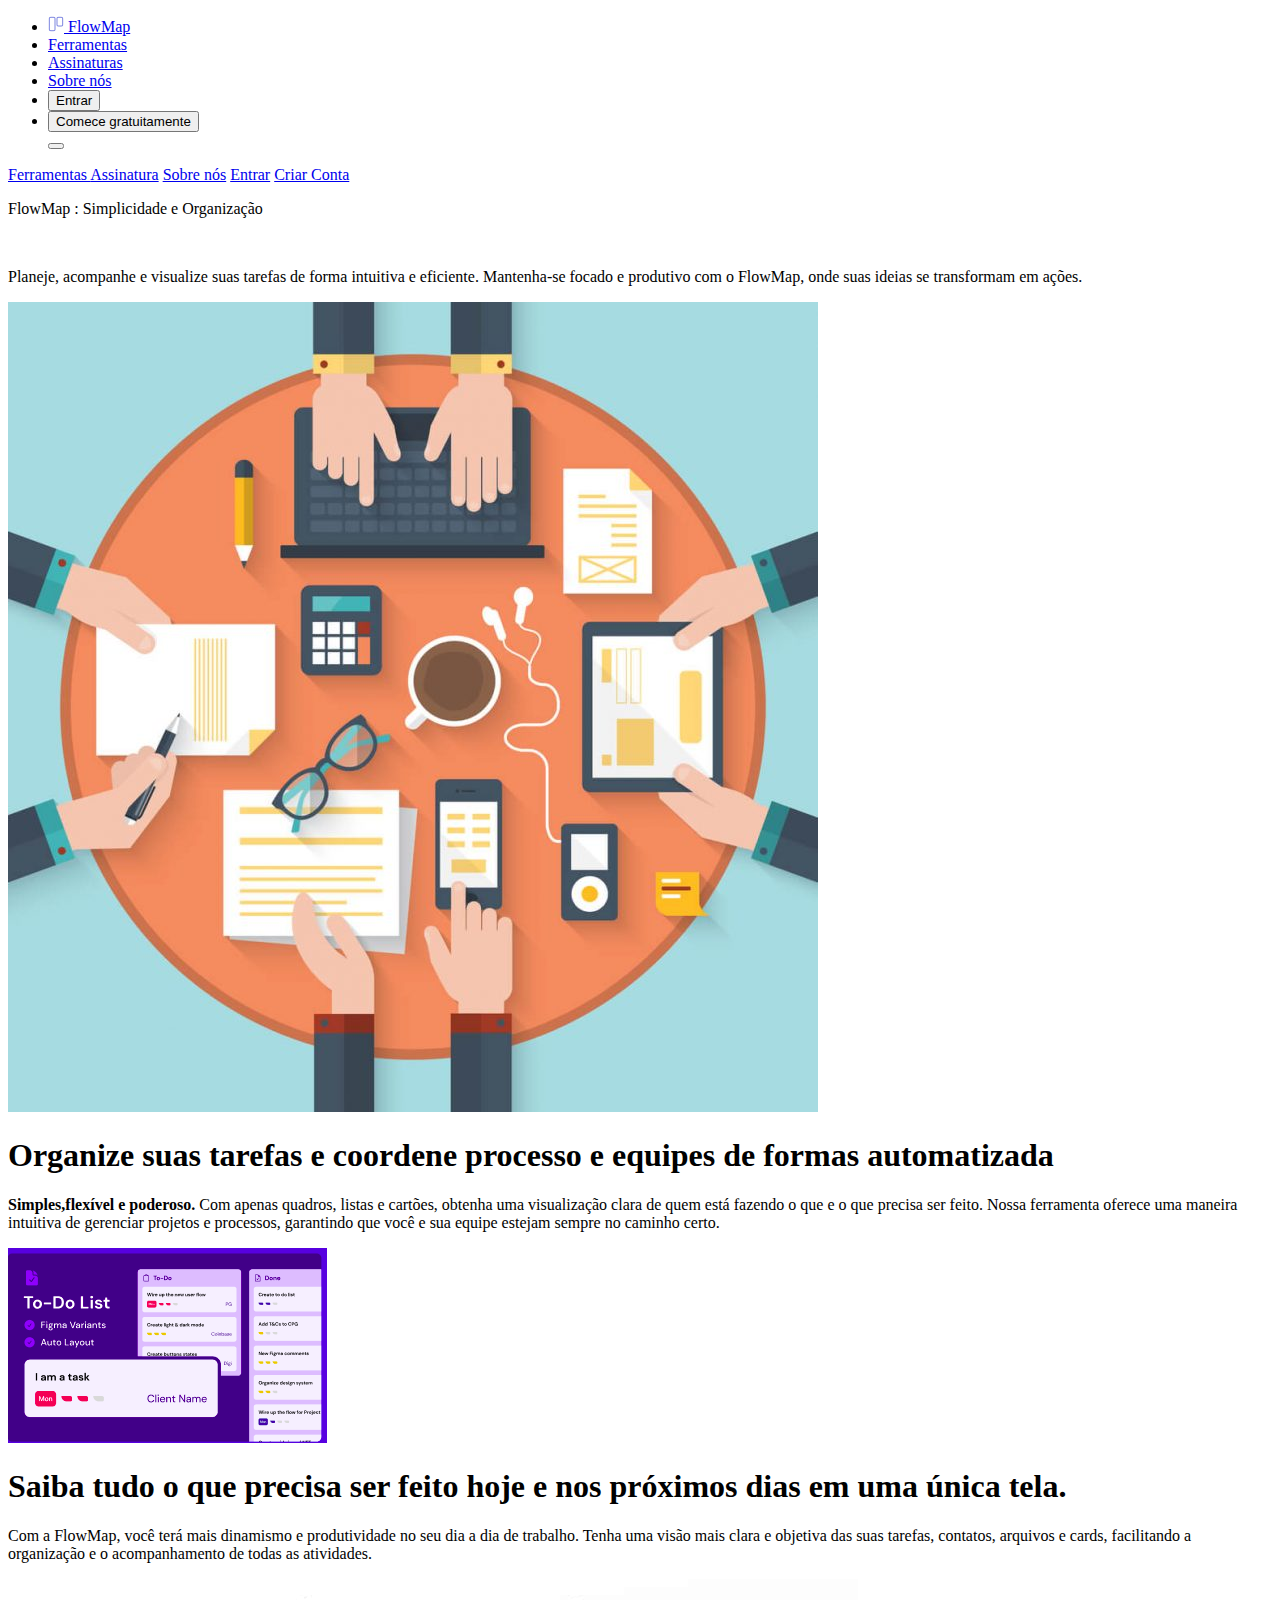
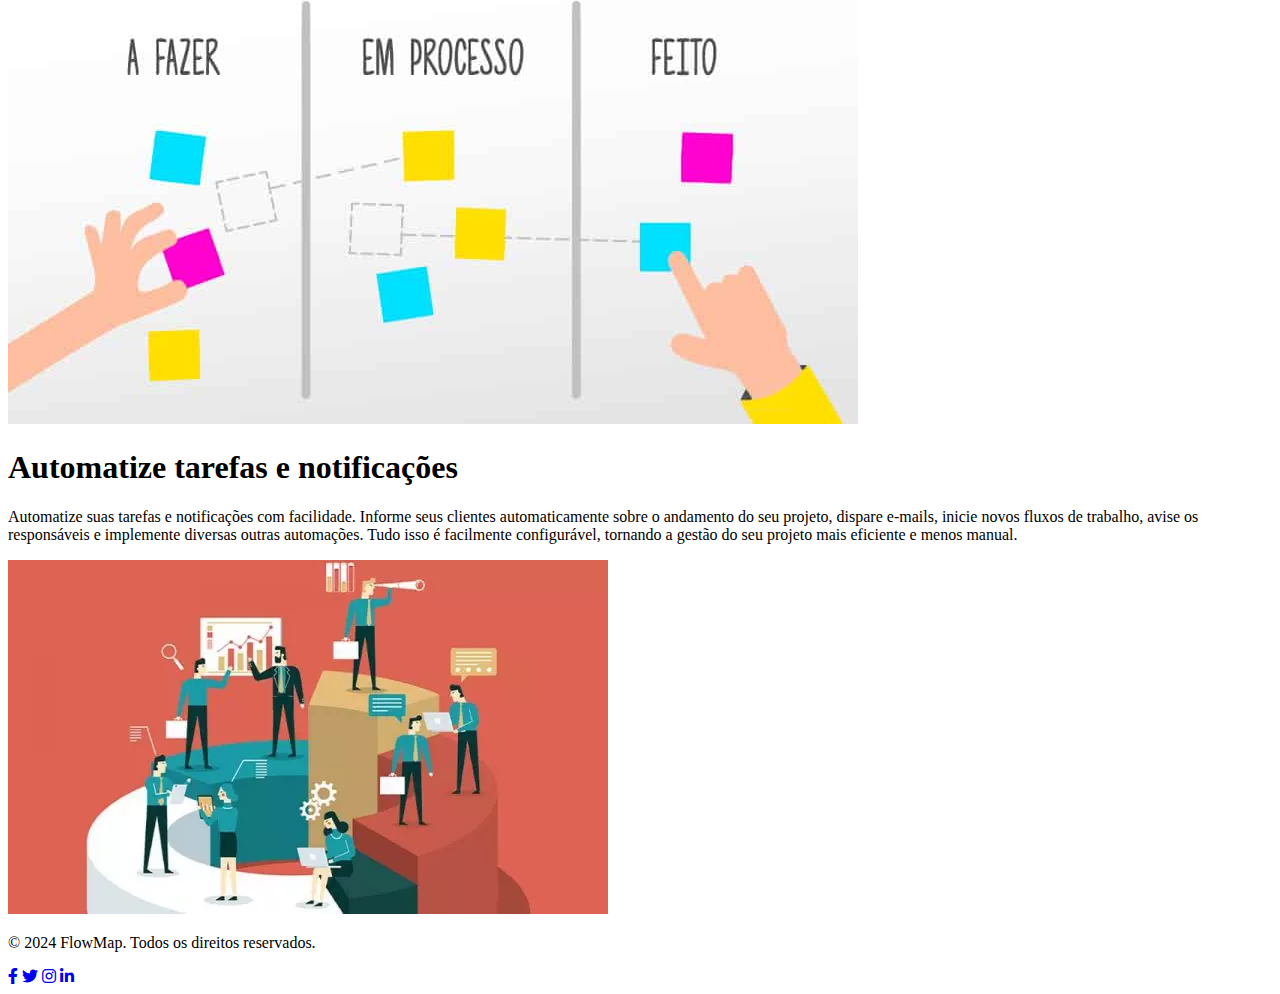
==== index.html @ 4903cd73 "finalizado" ====
<!DOCTYPE html>
<html lang="pt-br">
<head>
    <meta charset="UTF-8">
    <meta name="viewport" content="width=device-width, initial-scale=1.0">
    <link rel="preconnect" href="https://fonts.googleapis.com">
    <link rel="preconnect" href="https://fonts.gstatic.com" crossorigin>
    <link href="https://fonts.googleapis.com/css2?family=Montserrat:ital,wght@0,100..900;1,100..900&display=swap"
        rel="stylesheet">
    <link rel="preconnect" href="https://fonts.googleapis.com">
    <link rel="preconnect" href="https://fonts.gstatic.com" crossorigin>
    <link href="https://fonts.googleapis.com/css2?family=Plus+Jakarta+Sans:ital,wght@0,200..800;1,200..800&display=swap"
        rel="stylesheet">
    <link rel="stylesheet" href="https://cdnjs.cloudflare.com/ajax/libs/font-awesome/6.0.0-beta3/css/all.min.css">

    <link rel="icon" href="/imgs/LogoFlow.png" type="image/x-icon">
    <link href="./css/index.css" rel="stylesheet">
    <link href="./css/moblie/index.css" rel="stylesheet">

    <title> FlowMap | Organize suas ideias, simplifique sua execução. </title>
</head>

<body>
    <header>
        <nav class="home_bar" >
            <ul>
                <li id="logo" class="item_bar"><a href="index.html">
                        <img id="logo_img" src="../imgs/LogoFlow.png" alt="Logo da FlowMap ">
                        <span>FlowMap</span>
                    </a></li>
                <li class="item_bar"><a href="#presentation"> Ferramentas </a> </li>
                <li class="item_bar"><a href="/src/screen/planos.html"> Assinaturas </a></li>
                <li class="item_bar"><a href="/src/screen/sobreNos.html">Sobre nós </a></li>
                
                <div id="button-container">
                    <li class="btn_bar"> <a href="./screen/login.html">
                            <button id="btn-login">Entrar</button>
                        </a> </li>
                    <li class="btn_bar"> <a href="./screen/signup.html">
                            <button id="btn-signup">Comece gratuitamente</button>
                        </a></li>
                </div>
                <button id="btn_menu" onclick="openMenu()">
                    <span class="linha"></span>
                    <span class="linha"></span>
                    <span class="linha"></span>
                </button>
            </ul>
        </nav>
         <div id="menu_mobile" class="menu_mobile">
            <nav>
                <a class="item_bar_mob" href="#presentation"> Ferramentas </a>
                <a class="item_bar_mob" href="/src/screen/planos.html">Assinatura</a>
                <a class="item_bar_mob" href="/src/screen/sobreNos.html">Sobre nós</a>
                <a class="item_bar_mob" href="./login.html">Entrar</a>
                <a class="item_bar_mob" href="./signup.html">Criar Conta</a>
            </nav>
        </div>
    </header>
    <main>
        <section>
            <div id="presentation">
                <div id="presentation-container">
                    <p id="title-presentation">FlowMap : Simplicidade e Organização</p>
                    <br>
                    <p id="description-presentation">
                        Planeje, acompanhe e visualize suas tarefas de forma intuitiva e eficiente.
                        Mantenha-se focado e produtivo com o FlowMap, onde suas ideias se transformam em ações.
                    </p>
                </div>

                <div id="img-home">
                    <img src="../imgs/home.jpeg" alt="Colaboração entre Pessoas">
                </div>

            </div>
        </section>
        <section id="home-main">
            <h1 class="title-main">Organize suas tarefas e coordene processo e equipes de formas automatizada </h1>
            <p class="text-main"> <strong> Simples,flexível e poderoso.</strong> Com apenas quadros, listas e cartões,
                obtenha uma
                visualização clara de
                quem está fazendo o que e o que precisa ser feito. Nossa ferramenta oferece uma maneira intuitiva de
                gerenciar projetos e processos, garantindo que você e sua equipe estejam sempre no caminho certo.
            </p>
            <img src="../imgs/todoPage.png"  alt="Tabelas to-do-list do FlowMap">

            <h1 class="title-main">Saiba tudo o que precisa ser feito hoje e nos próximos dias em uma única tela.</h1>
            
            <p class="text-main">
                Com a FlowMap, você terá mais dinamismo e produtividade no seu dia a dia de trabalho. Tenha uma
                visão mais clara e objetiva das suas tarefas, contatos, arquivos e cards, facilitando a organização
                e o acompanhamento de todas as atividades.
            </p>
            <img src="../imgs/metodo-kanban.jpeg" alt="Estrutura do método kanban">

            <h1 class="title-main">Automatize tarefas e notificações</h1>
            <p class="text-main">
                Automatize suas tarefas e notificações com facilidade. Informe seus clientes automaticamente sobre o
                andamento do seu projeto, dispare e-mails, inicie novos fluxos de trabalho, avise os responsáveis e
                implemente diversas outras automações. Tudo isso é facilmente configurável, tornando a gestão do seu
                projeto mais eficiente e menos manual.
            </p>
            <img src="../imgs/automatizacao.webp" alt="automatizando tarefas online">
        </section>
    </main>

    <footer>
        <div class="footer-container">
            <p>&copy; 2024 FlowMap. Todos os direitos reservados.</p>
            <div class="social-icons">
                <a href="https://facebook.com" target="_blank" aria-label="Facebook"><i
                        class="fab fa-facebook-f"></i></a>
                <a href="https://twitter.com" target="_blank" aria-label="Twitter"><i class="fab fa-twitter"></i></a>
                <a href="https://instagram.com" target="_blank" aria-label="Instagram"><i
                        class="fab fa-instagram"></i></a>
                <a href="https://linkedin.com" target="_blank" aria-label="LinkedIn"><i
                        class="fab fa-linkedin-in"></i></a>
            </div>
        </div>

    </footer>

</body>

</html>
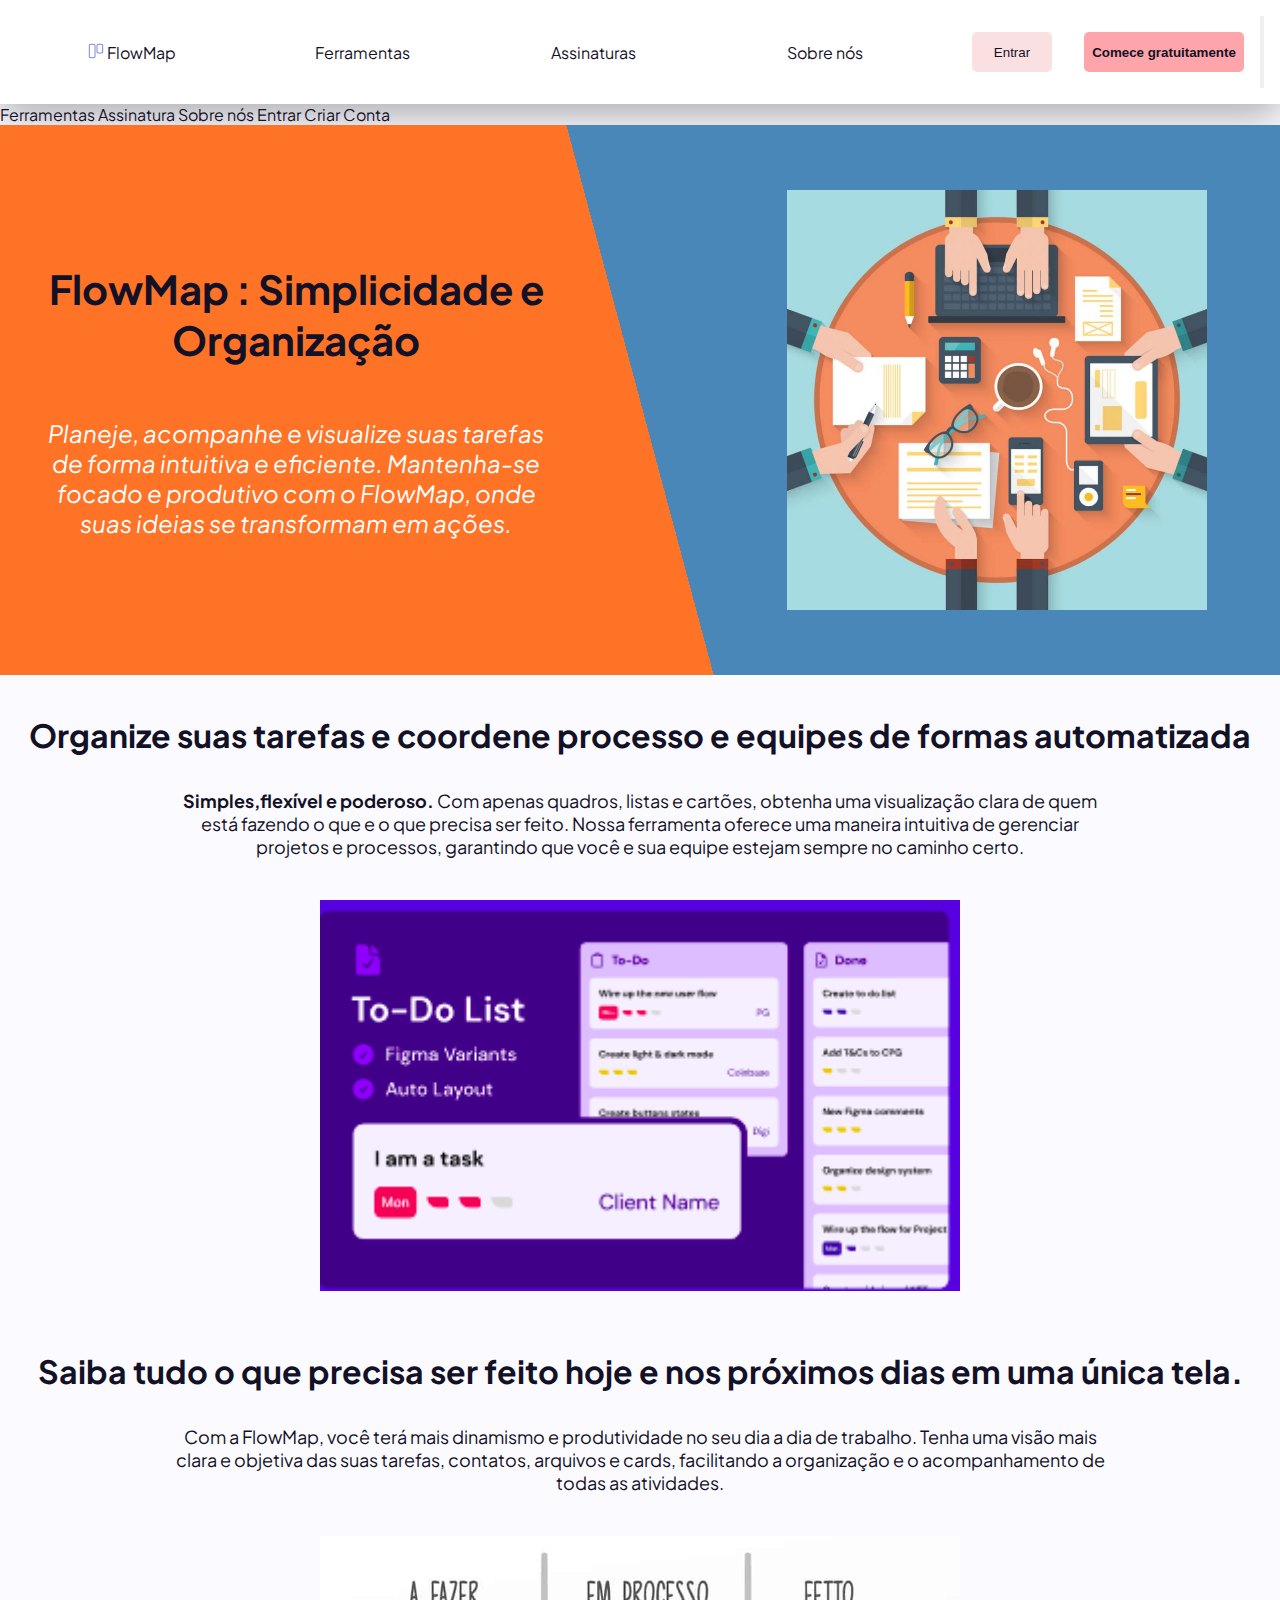
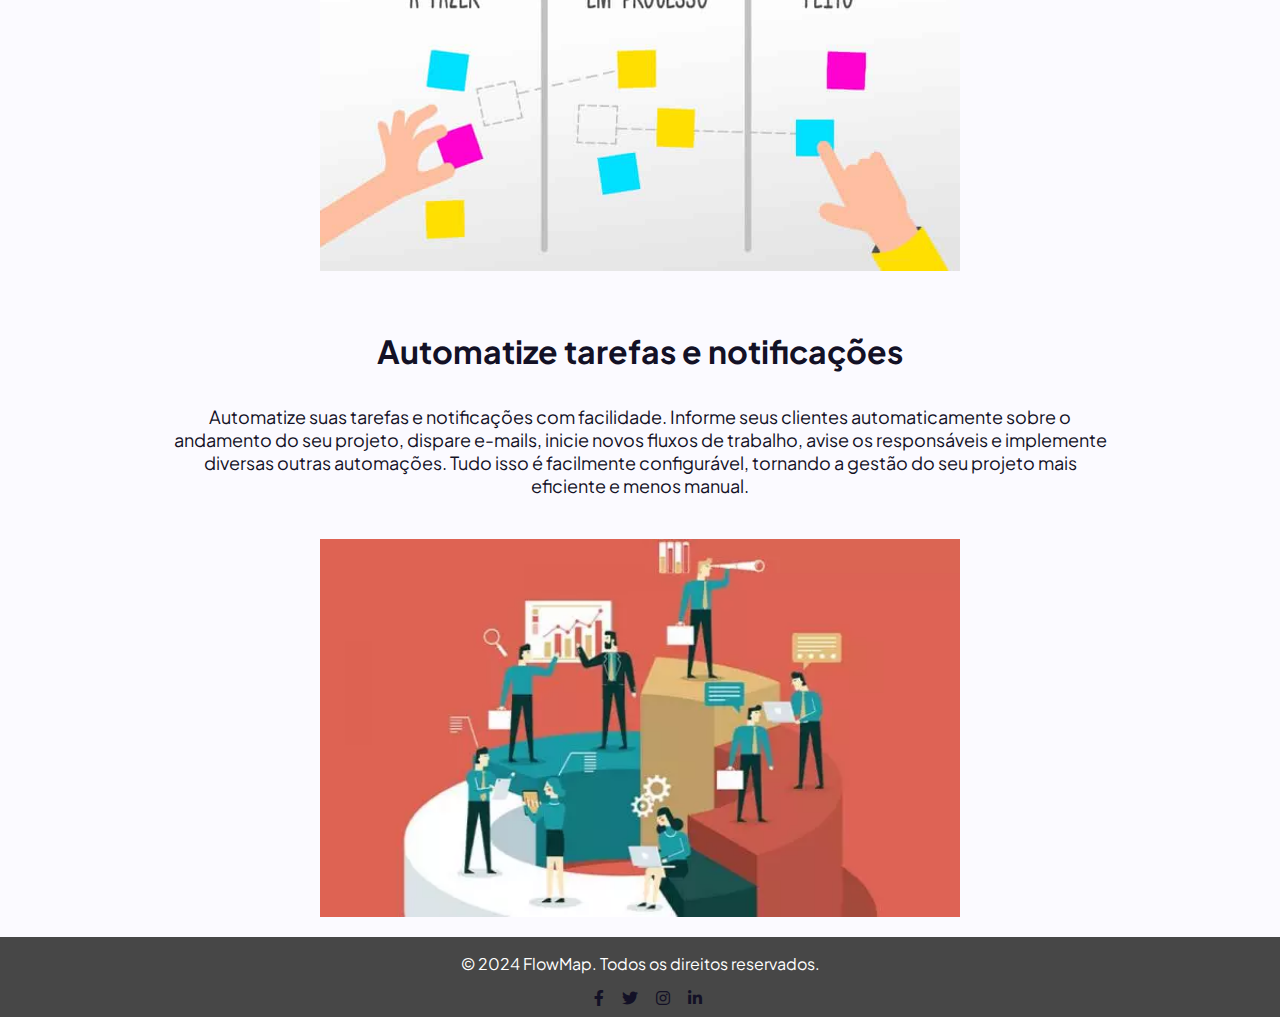
==== commit 6884d836: "finalizado" ====
--- a/index.html
+++ b/index.html
@@ -14,8 +14,9 @@
     <link rel="stylesheet" href="https://cdnjs.cloudflare.com/ajax/libs/font-awesome/6.0.0-beta3/css/all.min.css">
 
     <link rel="icon" href="/imgs/LogoFlow.png" type="image/x-icon">
-    <link href="./css/index.css" rel="stylesheet">
+    <link href="/src/css/index.css" rel="stylesheet">
     <link href="./css/moblie/index.css" rel="stylesheet">
+    
 
     <title> FlowMap | Organize suas ideias, simplifique sua execução. </title>
 </head>
@@ -103,7 +104,10 @@
             </p>
             <img src="../imgs/automatizacao.webp" alt="automatizando tarefas online">
         </section>
+        
     </main>
+
+    <script src="/src/js/menu.js"></script>
 
     <footer>
         <div class="footer-container">
--- a/src/css/index.css
+++ b/src/css/index.css
@@ -0,0 +1,200 @@
+:root {
+    --main-text-color : #131126;
+    --main-bg-color: #FBFAFF;
+    --main-border-color:#1707a3;
+    --btn-login-bg-color:#FAE0E1;
+    --btn-login-bg-color-houver:#e7787e;
+    --btn-singup-bg-color:#fda5aa;
+
+}
+
+*{
+    margin: 0;
+    padding: 0;
+    color: var(--main-text-color);
+    box-sizing: border-box;
+
+}
+
+body {
+    
+    background: var(--main-bg-color);
+    font-family: "Plus Jakarta Sans", sans-serif;
+}
+
+nav a {
+    text-decoration: none;
+    color: var(--main-text-color);
+ }
+
+ 
+ .home_bar {
+    width: 100%;
+    box-sizing: border-box;
+    background: #fff;
+    box-shadow: 0px 10px 40px #00000056;
+    padding: 1rem;
+}
+
+.home_bar ul{
+    display: flex;
+
+}
+
+
+.home_bar ul li {
+    list-style-type: none;
+}
+
+.item_bar ,.btn_bar {
+    width: 100%;
+    padding: 1rem;
+    align-content: center;
+    text-align: center;
+
+
+}
+
+.item_bar:hover{
+    color: var(--main-border-color);
+    font-weight: 600;
+    border-bottom: 3px solid;
+    border-color: currentColor;
+}
+
+
+#button-container{
+    margin-left: 1rem;
+    align-items: center;
+    display:  flex;
+    
+}
+
+#logo  {
+    align-items: center;
+
+}
+
+#logo_img {
+    width: 1rem;
+    right: 1rem;
+}
+
+
+#btn-login,
+#btn-signup {
+    height: 2.5rem;
+    border-radius: 5px;
+    border: none;
+    color: var(--main-text-color);
+    cursor: pointer;
+}
+
+#btn-login {
+    width: 5rem;
+    background: var(--btn-login-bg-color);
+
+}
+
+#btn-login:hover,#btn-signup:hover {
+    background:var(--btn-login-bg-color-houver) ;
+}
+
+#btn-signup {
+    width: 10rem;
+    background: var(--btn-singup-bg-color);   
+    font-weight: 600;
+}
+
+
+#presentation {
+    width: auto;
+    height: 28rem;
+    display: flex;
+    justify-content: center;
+    align-items: center;
+    height: 550px;
+    background: linear-gradient(75deg, #FF7327, #FF7327 50%, #4a87b9 40%, #4a87b9);
+}
+
+#presentation-container {
+    display: flex;
+    flex-direction: column;
+    text-align: center;
+    margin: 12.5vw;
+    margin-left: 3vw;
+    width: 60%;
+}
+
+#title-presentation {
+    margin-bottom: 2rem;
+    font-weight: bolder;
+    font-size: 2.5rem;
+}
+
+#description-presentation {
+    font-size: 1.5rem;
+    font-style: italic;
+    color: white;
+}
+
+#img-home {
+    display: flex;
+    justify-content: center;
+}
+
+#img-home img {
+    margin: auto;
+    padding: 1rem;
+    max-width: 80%;
+    height: auto;
+}
+
+#home-main {
+    text-align: center;
+   
+}
+
+#home-main img {
+    margin: 1rem;
+    width: 50%;
+   
+}
+
+.title-main {
+    font-size: 2rem;
+    margin: 1rem;
+    margin-top: 2rem;
+    padding: 0.5rem;
+}
+.text-main{
+    font-size: large;
+    margin: 1rem 10rem ;
+    padding: 10px;
+}
+
+footer {
+    height: 5rem;
+    background-color: #474747; 
+    padding: 1rem;         
+    text-align: center;   
+}
+footer p {
+    color: white;
+}
+
+
+.footer-container {
+    max-width: 100vw;
+    margin: 0 auto;
+}
+
+.social-icons {
+    margin: 0.8rem;
+}
+
+.social-icons a {
+    margin-left: 15px;
+    width: 20px;
+}
+
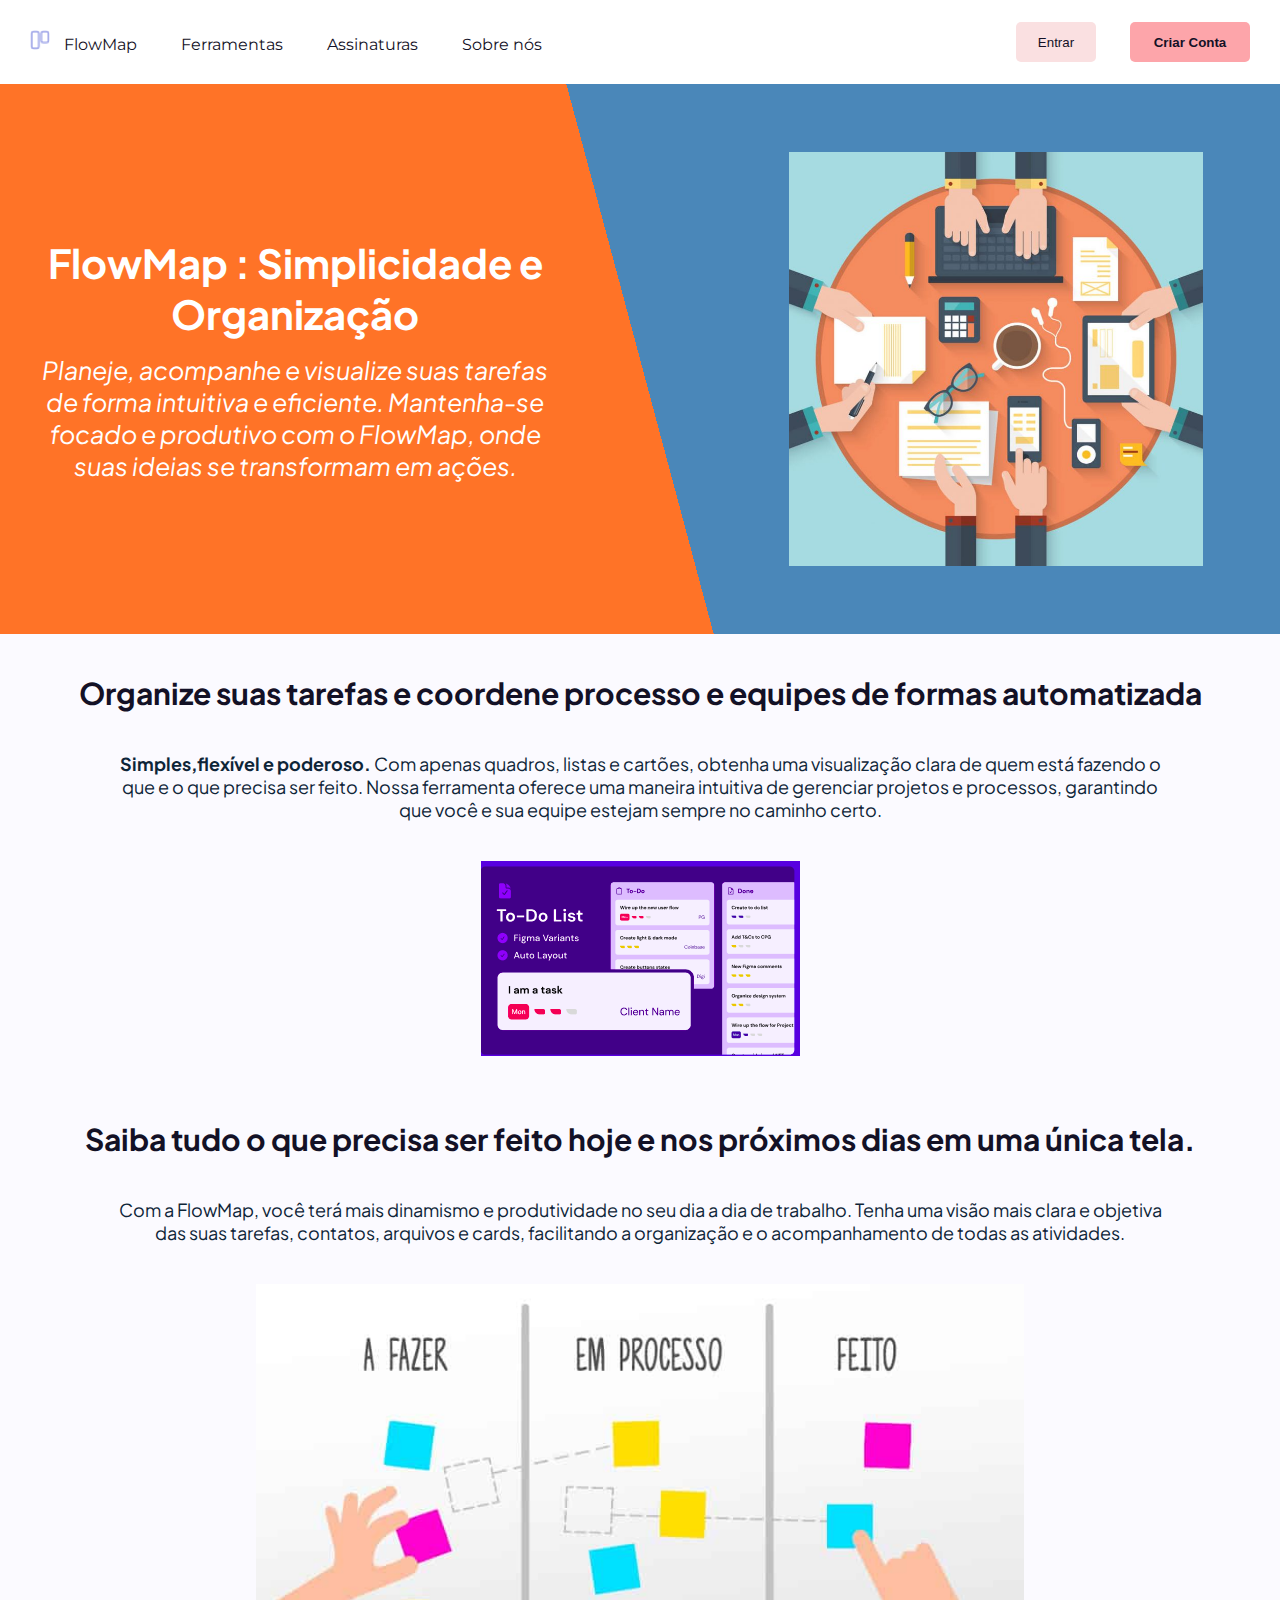
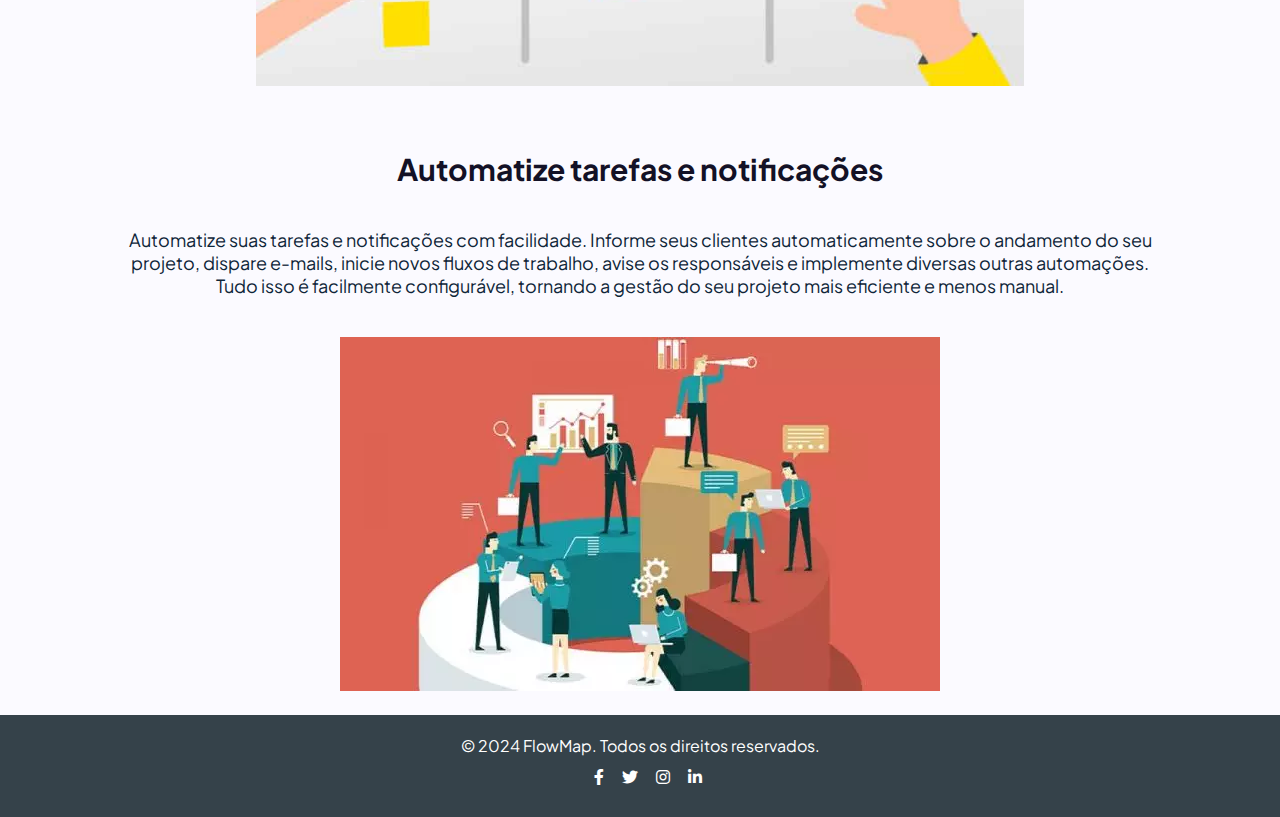
==== commit e3c4f04b: "Finalizado" ====
--- a/index.html
+++ b/index.html
@@ -1,3 +1,9 @@
+<!-- Projeto FlowMap Kanban
+PARTICIPANTES:
+Alexandre Vieira Gonçalves
+Guilbert Wilkerson Marques Oliveira 
+-->
+
 <!DOCTYPE html>
 <html lang="pt-br">
 <head>
@@ -5,84 +11,87 @@
     <meta name="viewport" content="width=device-width, initial-scale=1.0">
     <link rel="preconnect" href="https://fonts.googleapis.com">
     <link rel="preconnect" href="https://fonts.gstatic.com" crossorigin>
-    <link href="https://fonts.googleapis.com/css2?family=Montserrat:ital,wght@0,100..900;1,100..900&display=swap"
-        rel="stylesheet">
+    <link rel="stylesheet" href="https://fonts.googleapis.com/css2?family=Montserrat:ital,wght@0,100..900;1,100..900&display=swap">
     <link rel="preconnect" href="https://fonts.googleapis.com">
     <link rel="preconnect" href="https://fonts.gstatic.com" crossorigin>
-    <link href="https://fonts.googleapis.com/css2?family=Plus+Jakarta+Sans:ital,wght@0,200..800;1,200..800&display=swap"
-        rel="stylesheet">
+    <link rel="stylesheet" href="https://fonts.googleapis.com/css2?family=Plus+Jakarta+Sans:ital,wght@0,200..800;1,200..800&display=swap">
     <link rel="stylesheet" href="https://cdnjs.cloudflare.com/ajax/libs/font-awesome/6.0.0-beta3/css/all.min.css">
-
     <link rel="icon" href="/imgs/LogoFlow.png" type="image/x-icon">
-    <link href="/src/css/index.css" rel="stylesheet">
-    <link href="./css/moblie/index.css" rel="stylesheet">
+    <link rel="stylesheet" href="./src/css/index.css">
     
-
     <title> FlowMap | Organize suas ideias, simplifique sua execução. </title>
 </head>
 
 <body>
+    <!-- Cabeçalho do Site -->
     <header>
-        <nav class="home_bar" >
+        <nav id="home_bar">
+            <!-- Menus e logo do Site -->
             <ul>
-                <li id="logo" class="item_bar"><a href="index.html">
+                <li id="logo">
+                    <a href="index.html">
                         <img id="logo_img" src="../imgs/LogoFlow.png" alt="Logo da FlowMap ">
-                        <span>FlowMap</span>
-                    </a></li>
-                <li class="item_bar"><a href="#presentation"> Ferramentas </a> </li>
-                <li class="item_bar"><a href="/src/screen/planos.html"> Assinaturas </a></li>
-                <li class="item_bar"><a href="/src/screen/sobreNos.html">Sobre nós </a></li>
-                
-                <div id="button-container">
-                    <li class="btn_bar"> <a href="./screen/login.html">
-                            <button id="btn-login">Entrar</button>
-                        </a> </li>
-                    <li class="btn_bar"> <a href="./screen/signup.html">
-                            <button id="btn-signup">Comece gratuitamente</button>
-                        </a></li>
-                </div>
-                <button id="btn_menu" onclick="openMenu()">
-                    <span class="linha"></span>
-                    <span class="linha"></span>
-                    <span class="linha"></span>
+                        FlowMap
+                    </a>
+                </li> 
+                <li class="item_bar"><a href="#home-main">Ferramentas</a> </li>
+                <li class="item_bar"><a href="./src/screen/planos.html">Assinaturas</a></li>
+                <li class="item_bar"><a href="./src/screen/sobreNos.html">Sobre nós</a></li>
+            </ul>
+
+            <!-- Container dos botões de Entrar e Criar Conta -->
+            <div id="button-container">
+                <button id="btn-login"  class="btn_bar" onclick="window.location.href='./src/screen/login.html';">
+                    Entrar
                 </button>
-            </ul>
-        </nav>
-         <div id="menu_mobile" class="menu_mobile">
+                <button id="btn-signup"  class="btn_bar" onclick="window.location.href='./src/screen/signup.html';">
+                    Criar Conta
+                </button>
+            </div>
+
+            <!-- Botão do menu para dispositivos com telas pequenas -->
+            <button id="btn_menu" onclick="openMenu()">
+                <span class="linha"></span>
+                <span class="linha"></span>
+                <span class="linha"></span>
+            </button>
+        </nav>  
+
+        <!-- Menu do site para dispositivos com telas pequenas -->
+        <div id="menu_mobile" class="menu_mobile">
             <nav>
-                <a class="item_bar_mob" href="#presentation"> Ferramentas </a>
-                <a class="item_bar_mob" href="/src/screen/planos.html">Assinatura</a>
-                <a class="item_bar_mob" href="/src/screen/sobreNos.html">Sobre nós</a>
-                <a class="item_bar_mob" href="./login.html">Entrar</a>
-                <a class="item_bar_mob" href="./signup.html">Criar Conta</a>
+                <a class="item_bar_mob" href="./src/screen/planos.html">Assinaturas</a>
+                <a class="item_bar_mob" href="./src/screen/sobreNos.html">Sobre nós</a>
+                <a class="item_bar_mob" href="./src/screen/login.html">Entrar</a>
+                <a class="item_bar_mob" href="./src/screen/signup.html">Criar Conta</a>
             </nav>
         </div>
     </header>
+    
+    
     <main>
-        <section>
-            <div id="presentation">
-                <div id="presentation-container">
-                    <p id="title-presentation">FlowMap : Simplicidade e Organização</p>
-                    <br>
-                    <p id="description-presentation">
-                        Planeje, acompanhe e visualize suas tarefas de forma intuitiva e eficiente.
-                        Mantenha-se focado e produtivo com o FlowMap, onde suas ideias se transformam em ações.
-                    </p>
-                </div>
+        <!-- Tela de apresentação -->
+        <div id="presentation">
+            <div id="presentation-container">
+                <p id="title-presentation">FlowMap : Simplicidade e Organização</p>
+                <p id="description-presentation">
+                    Planeje, acompanhe e visualize suas tarefas de forma intuitiva e eficiente.
+                    Mantenha-se focado e produtivo com o FlowMap, onde suas ideias se transformam em ações.
+                </p>
+            </div>
 
-                <div id="img-home">
-                    <img src="../imgs/home.jpeg" alt="Colaboração entre Pessoas">
-                </div>
+            <div id="img-home">
+                <img src="../imgs/home.jpeg" alt="Colaboração entre Pessoas">
+            </div>
+        </div>
 
-            </div>
-        </section>
+        <!-- Tela de informações do objetivo do site -->
         <section id="home-main">
             <h1 class="title-main">Organize suas tarefas e coordene processo e equipes de formas automatizada </h1>
             <p class="text-main"> <strong> Simples,flexível e poderoso.</strong> Com apenas quadros, listas e cartões,
-                obtenha uma
-                visualização clara de
-                quem está fazendo o que e o que precisa ser feito. Nossa ferramenta oferece uma maneira intuitiva de
-                gerenciar projetos e processos, garantindo que você e sua equipe estejam sempre no caminho certo.
+                obtenha uma visualização clara de quem está fazendo o que e o que precisa ser feito. Nossa ferramenta 
+                oferece uma maneira intuitiva de gerenciar projetos e processos, garantindo que você e sua equipe estejam 
+                sempre no caminho certo.
             </p>
             <img src="../imgs/todoPage.png"  alt="Tabelas to-do-list do FlowMap">
 
@@ -93,7 +102,8 @@
                 visão mais clara e objetiva das suas tarefas, contatos, arquivos e cards, facilitando a organização
                 e o acompanhamento de todas as atividades.
             </p>
-            <img src="../imgs/metodo-kanban.jpeg" alt="Estrutura do método kanban">
+            
+            <img src="../imgs/metodo-kanban.jpeg" alt="Estrutura do método kanban">    
 
             <h1 class="title-main">Automatize tarefas e notificações</h1>
             <p class="text-main">
@@ -104,14 +114,17 @@
             </p>
             <img src="../imgs/automatizacao.webp" alt="automatizando tarefas online">
         </section>
-        
     </main>
 
-    <script src="/src/js/menu.js"></script>
+    <!-- JS para o funcionamento do Menu Mobile -->
+    <script src="./src/js/menu.js"></script>
 
+    <!-- Rodapé do site -->
     <footer>
         <div class="footer-container">
             <p>&copy; 2024 FlowMap. Todos os direitos reservados.</p>
+
+            <!-- Logo das redes sociais -->
             <div class="social-icons">
                 <a href="https://facebook.com" target="_blank" aria-label="Facebook"><i
                         class="fab fa-facebook-f"></i></a>
@@ -122,9 +135,7 @@
                         class="fab fa-linkedin-in"></i></a>
             </div>
         </div>
-
     </footer>
-
 </body>
 
 </html>--- a/src/css/index.css
+++ b/src/css/index.css
@@ -1,141 +1,190 @@
-:root {
-    --main-text-color : #131126;
-    --main-bg-color: #FBFAFF;
-    --main-border-color:#1707a3;
-    --btn-login-bg-color:#FAE0E1;
-    --btn-login-bg-color-houver:#e7787e;
-    --btn-singup-bg-color:#fda5aa;
-
-}
-
-*{
+/* --- Projeto FlowMap Kanban ---
+PARTICIPANTES:
+Alexandre Vieira Gonçalves
+Guilbert Wilkerson Marques Oliveira  */
+
+/* Estilos globais */
+* {
     margin: 0;
     padding: 0;
-    color: var(--main-text-color);
     box-sizing: border-box;
-
 }
 
 body {
-    
-    background: var(--main-bg-color);
+    background: #FBFAFF; 
     font-family: "Plus Jakarta Sans", sans-serif;
+    height: 100%;
 }
 
 nav a {
     text-decoration: none;
-    color: var(--main-text-color);
- }
-
- 
- .home_bar {
-    width: 100%;
-    box-sizing: border-box;
+    color: #131126;
+}
+
+/* Menu principal */
+#home_bar {
+    display: flex;
+    justify-content: space-between; 
+    align-items: center;
+    width: 100%; 
     background: #fff;
     box-shadow: 0px 10px 40px #00000056;
-    padding: 1rem;
-}
-
-.home_bar ul{
-    display: flex;
-
-}
-
-
-.home_bar ul li {
-    list-style-type: none;
-}
-
-.item_bar ,.btn_bar {
-    width: 100%;
-    padding: 1rem;
-    align-content: center;
-    text-align: center;
-
-
-}
-
-.item_bar:hover{
-    color: var(--main-border-color);
+    padding: 10px;
+    font-family: "Montserrat", sans-serif;
+    flex-wrap: wrap;
+}
+
+#logo, .item_bar, .btn_bar {
+    display: inline-block;
+    padding: 20px;
+}
+
+#logo:hover,.item_bar:hover {
+    color: #1707a3;
     font-weight: 600;
     border-bottom: 3px solid;
     border-color: currentColor;
 }
 
-
-#button-container{
-    margin-left: 1rem;
-    align-items: center;
-    display:  flex;
-    
-}
-
-#logo  {
-    align-items: center;
-
-}
-
 #logo_img {
-    width: 1rem;
-    right: 1rem;
-}
-
-
-#btn-login,
-#btn-signup {
-    height: 2.5rem;
+    width: 20px;
+    margin-right: 10px;
+}
+
+/* Estilo para os botões de Entrar e Criar Conta */
+#button-container {
+    display: inline-block;
+    margin-left: 20px;
+    margin-right: 20px;
+}
+
+#btn-login, #btn-signup {
+    padding: 10px 20px;
+    height: 40px;
     border-radius: 5px;
     border: none;
-    color: var(--main-text-color);
+    color: #131126;
     cursor: pointer;
 }
 
 #btn-login {
-    width: 5rem;
-    background: var(--btn-login-bg-color);
-
-}
-
-#btn-login:hover,#btn-signup:hover {
-    background:var(--btn-login-bg-color-houver) ;
+    width: 80px;
+    background: #FAE0E1;
+    margin-right: 30px;
+}
+
+#btn-login:hover {
+    background: #f7c7c9;
 }
 
 #btn-signup {
-    width: 10rem;
-    background: var(--btn-singup-bg-color);   
+    width: 120px;
+    background: #fda5aa;
     font-weight: 600;
 }
 
-
+#btn-signup:hover {
+    background-color: #e7787e;
+}
+
+/* Menu mobile */
+.menu_mobile {
+    background-color: #00000046;
+    backdrop-filter: blur(10px) ;
+    position: absolute;
+    width: 100%;
+    height: 0px;
+    transition: 0.3s;
+    overflow: hidden;
+    visibility: hidden;
+}
+
+.menu_mobile nav a {
+    display: block;
+    background-color: #00000083;
+    color: #fff;
+    text-decoration: none;
+    padding: 15px;
+    font-size: 1.2rem;
+}
+
+.menu_mobile nav a:hover{
+    background-color: #000000b2;
+}
+
+.item_bar_mob {
+    border: 2px solid #ffffffa3;
+}
+
+/* Estilo do botão para acessar o menu mobile*/
+#btn_menu {
+    display: none;
+    background: transparent;
+    width: 50px;
+    height: 50px;
+    border: 2px solid #0000008b;
+    cursor: pointer;
+    outline: none;
+    transition: .2s;
+}
+
+.linha {
+    display: block;
+    background: #00000095;
+    height: 3px;
+    width: 25px;
+    margin: 5px auto;
+    transform-origin: center;
+    transition: .2s;
+}
+
+#btn_menu.on {
+    border: 2px solid #0000008b;
+}
+
+#btn_menu.on .linha:nth-child(1){
+    transform: translateY(8px) rotate(-45deg);
+}
+
+#btn_menu.on .linha:nth-child(2){
+    width: 0;
+}
+
+#btn_menu.on .linha:nth-child(3){
+    transform: translateY(-8px) rotate(45deg);
+}
+
+/* Seção de apresentação */
 #presentation {
-    width: auto;
-    height: 28rem;
     display: flex;
     justify-content: center;
     align-items: center;
+    width: auto;
     height: 550px;
     background: linear-gradient(75deg, #FF7327, #FF7327 50%, #4a87b9 40%, #4a87b9);
 }
 
 #presentation-container {
     display: flex;
+    justify-content: center;
+    align-items: center;
     flex-direction: column;
     text-align: center;
     margin: 12.5vw;
     margin-left: 3vw;
     width: 60%;
+    color: #ffffff;
 }
 
 #title-presentation {
-    margin-bottom: 2rem;
+    margin-bottom: 15px;
     font-weight: bolder;
-    font-size: 2.5rem;
+    font-size: 40px;
 }
 
 #description-presentation {
-    font-size: 1.5rem;
+    font-size: 25px;
     font-style: italic;
-    color: white;
 }
 
 #img-home {
@@ -145,56 +194,110 @@
 
 #img-home img {
     margin: auto;
-    padding: 1rem;
+    padding: 20px;
     max-width: 80%;
     height: auto;
 }
 
+/* Seção de informações do objetivo do site  */
 #home-main {
     text-align: center;
-   
 }
 
 #home-main img {
-    margin: 1rem;
-    width: 50%;
-   
+    margin: 20px;
+    max-width: 60%;
+    height: auto;
 }
 
 .title-main {
-    font-size: 2rem;
-    margin: 1rem;
-    margin-top: 2rem;
-    padding: 0.5rem;
-}
-.text-main{
+    font-size: 30px;
+    color: #131126;
+    margin: 20px;
+    margin-top: 30px;
+    padding: 10px;
+}
+
+.text-main {
+    color: #0e2538;
     font-size: large;
-    margin: 1rem 10rem ;
+    margin: 10px 100px;
     padding: 10px;
 }
 
+/* Rodapé do site */
 footer {
-    height: 5rem;
-    background-color: #474747; 
-    padding: 1rem;         
-    text-align: center;   
-}
-footer p {
-    color: white;
-}
-
+    text-align: center;
+    background-color: #35424a;
+    color: #fff;
+    padding: 20px;
+}
 
 .footer-container {
-    max-width: 100vw;
+    max-width: 1200px;
     margin: 0 auto;
 }
 
 .social-icons {
-    margin: 0.8rem;
+    margin: 10px;
 }
 
 .social-icons a {
     margin-left: 15px;
     width: 20px;
-}
-
+    color: #fff;
+}
+
+/* Responsividade para telas pequenas (tablets) */
+@media (max-width: 1047px) {
+    #home_bar {
+        padding: 15px;
+    }
+
+    #logo:hover,.item_bar:hover {
+        color: #ffffff00;
+    }
+
+    #presentation {
+        flex-direction: column;
+        height: auto;
+        background: linear-gradient(30deg, #FF7327, #FF7327 50%, #4a87b9 40%, #4a87b9);
+    }
+
+    #presentation-container {
+        width: 90%;
+        margin: 50px auto;
+    }
+
+    #img-home img {
+        height: auto;
+        padding: 20px;
+        width: 100%;
+    }
+
+    .text-main {
+        margin: 10px 20px;
+    }
+}
+
+/* Responsividade para telas muito pequenas (Smartphones) */
+@media (max-width: 733px) {
+    /* Torna visivel o menu mobile */
+    .menu_mobile.open {
+        visibility: visible;
+        height: 100vh;
+    }
+
+    /* Esconde o menu principal */
+    .item_bar, #button-container {
+        display: none;
+    }
+
+    #btn_menu {
+        display: inline-block;
+    }
+
+    #home_bar{
+        display: flex;
+    }
+}
